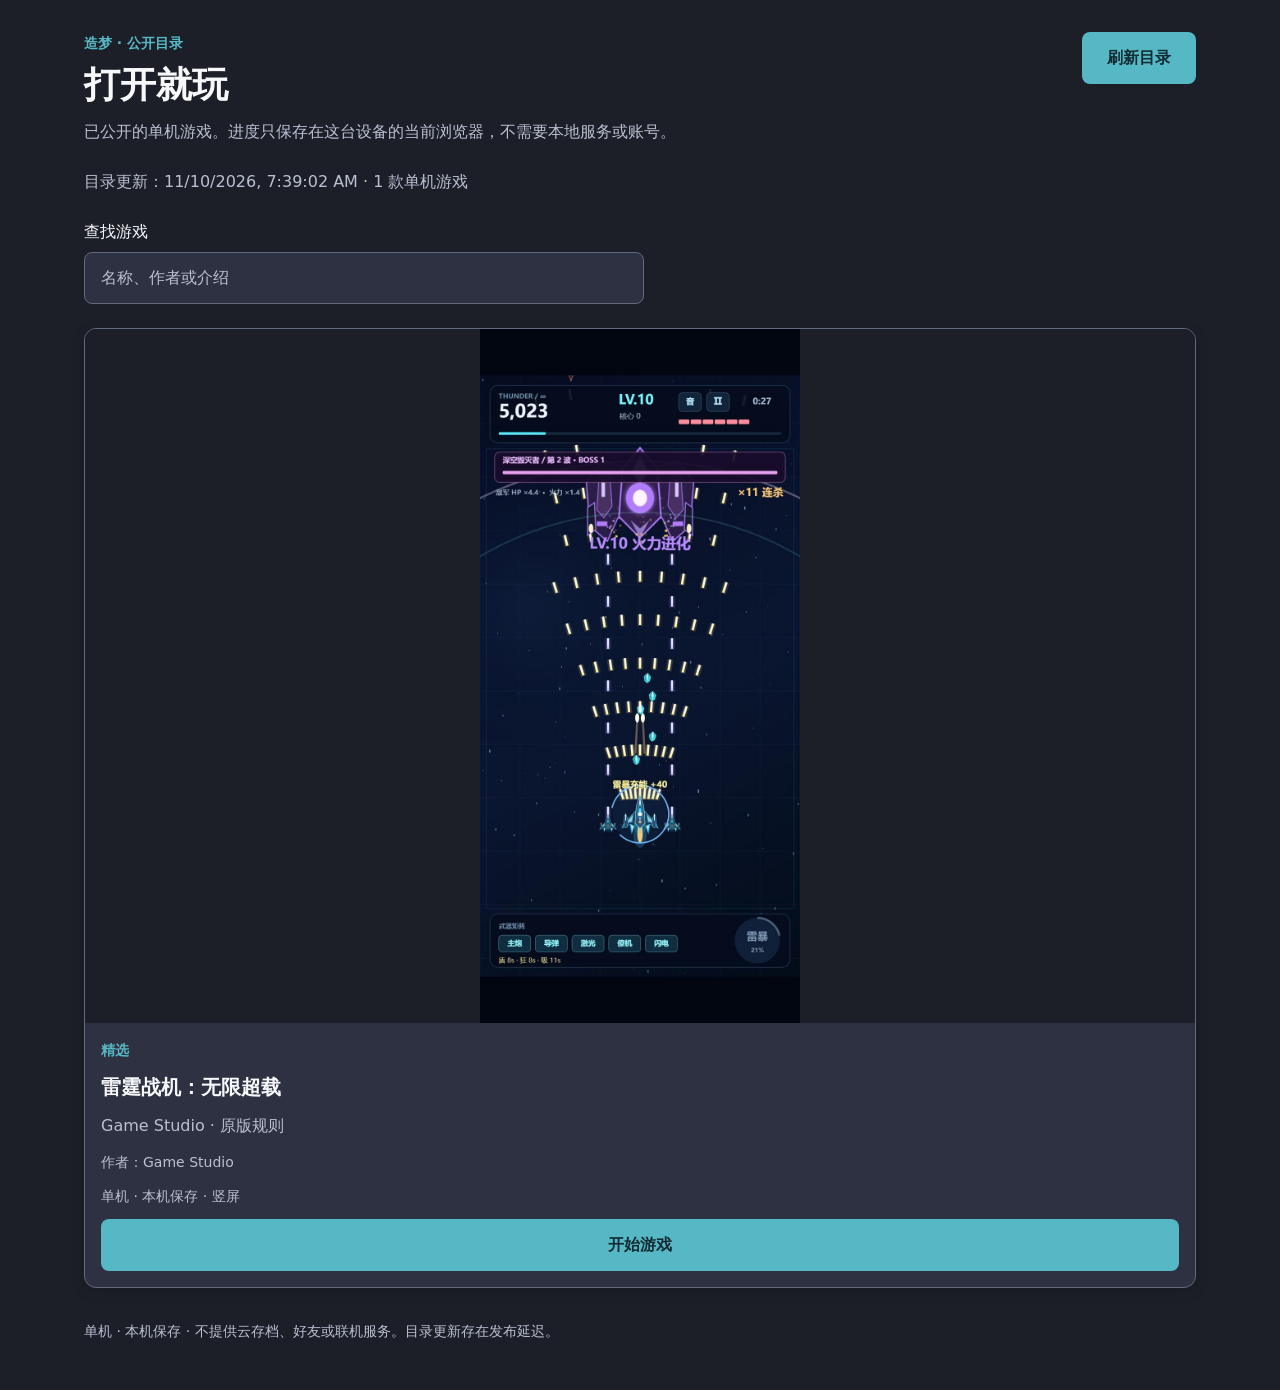
==== launcher/index.html @ 36a4917b "Synchronize public Pages launcher and catalog" ====
<!doctype html>
<html lang="zh-CN"><head><meta charset="utf-8"><meta name="viewport" content="width=device-width,initial-scale=1"><meta name="color-scheme" content="dark"><meta http-equiv="Content-Security-Policy" content="default-src 'self'; script-src 'self'; style-src 'self'; img-src 'self'; media-src 'self'; connect-src 'self'; object-src 'none'; base-uri 'self'; form-action 'none'"><title>造梦 · 公开游戏</title><link rel="stylesheet" href="./app.css"></head>
<body><main class="catalog-shell"><header class="page-header"><div><p class="eyebrow">造梦 · 公开目录</p><h1>打开就玩</h1><p class="description">已公开的单机游戏。进度只保存在这台设备的当前浏览器，不需要本地服务或账号。</p></div><button id="refresh" type="button">刷新目录</button></header>
<p id="catalogStatus" class="status" role="status" aria-live="polite">正在读取最新公开目录…</p><div class="search-row"><label for="search">查找游戏</label><input id="search" type="search" autocomplete="off" placeholder="名称、作者或介绍"></div>
<section aria-label="公开单机游戏"><div id="games" class="game-grid"></div><p id="empty" class="empty" hidden>当前没有可显示的游戏，请稍后刷新目录。</p></section><footer>单机 · 本机保存 · 不提供云存档、好友或联机服务。目录更新存在发布延迟。</footer></main><script type="module" src="./app.js"></script></body></html>
---- launcher/app.css ----
:root{color-scheme:dark;--background:#1C1F28;--surface:#2D3141;--surface-raised:#34394C;--text:#F7F8FA;--muted:#BAC0D0;--accent:#57B8C5;--on-accent:#122B34;--border:#626A80;--error:#FFB4AB;--space-1:4px;--space-2:8px;--space-3:12px;--space-4:16px;--space-5:24px;--space-6:32px;--space-7:48px;--radius-sm:8px;--radius-md:12px;--radius-lg:16px;--elevation-1:0 4px 14px #0002;--font-body:1rem;--font-small:.875rem;--font-title:clamp(1.75rem,5vw,2.25rem);--line-body:1.6}*{box-sizing:border-box}body{margin:0;background:var(--background);color:var(--text);font-family:system-ui,"Segoe UI","Microsoft YaHei",sans-serif;font-size:var(--font-body);line-height:var(--line-body)}button,input,a{font:inherit}button,.button{min-height:48px;min-width:48px;padding:var(--space-3) var(--space-5);border:1px solid transparent;border-radius:var(--radius-sm);background:var(--accent);color:var(--on-accent);font-weight:650;cursor:pointer;text-decoration:none;display:inline-flex;align-items:center;justify-content:center;text-align:center}button:hover,.button:hover{filter:brightness(1.06)}button:active,.button:active{filter:brightness(.95)}button:disabled{opacity:.6;cursor:wait}.button.secondary,button.secondary{background:var(--surface);color:var(--text);border-color:var(--border)}:is(button,a,input):focus-visible{outline:3px solid var(--accent);outline-offset:4px}input{width:100%;min-height:48px;border:1px solid var(--border);border-radius:var(--radius-sm);padding:var(--space-3) var(--space-4);background:var(--surface);color:var(--text)}input::placeholder{color:var(--muted)}h1,h2,p{margin:0}h1{font-size:var(--font-title);line-height:1.25}h2{font-size:1.25rem;line-height:1.4}a{color:var(--accent)}[hidden]{display:none!important}.catalog-shell{max-width:1160px;margin:auto;padding:var(--space-6) var(--space-5) var(--space-7)}.page-header{display:flex;align-items:flex-start;justify-content:space-between;gap:var(--space-5)}.page-header>div{max-width:720px}.eyebrow{color:var(--accent);font-size:var(--font-small);margin-bottom:var(--space-2);font-weight:650}.description{color:var(--muted);margin-top:var(--space-3)}.status{min-height:1.6em;color:var(--muted);margin:var(--space-5) 0;overflow-wrap:anywhere}.status.error{color:var(--error)}.search-row{display:grid;gap:var(--space-2);max-width:560px;margin-bottom:var(--space-5)}.game-grid{display:grid;grid-template-columns:repeat(auto-fit,minmax(min(100%,280px),1fr));gap:var(--space-5)}.game-card{overflow:hidden;border:1px solid var(--border);border-radius:var(--radius-md);background:var(--surface);box-shadow:var(--elevation-1);display:flex;flex-direction:column}.cover{width:100%;aspect-ratio:16/10;object-fit:contain;background:var(--background);display:block}.cover-placeholder{display:flex;align-items:center;justify-content:center;color:var(--muted)}.card-body{padding:var(--space-4);display:flex;flex-direction:column;gap:var(--space-3);flex:1}.card-pitch,.card-author,.card-note{color:var(--muted);overflow-wrap:anywhere}.card-note,.card-author{font-size:var(--font-small)}.card-badge{color:var(--accent);font-size:var(--font-small);font-weight:650}.game-card .button{margin-top:auto;width:100%}.empty{padding:var(--space-6) 0;color:var(--muted)}footer{margin-top:var(--space-6);font-size:var(--font-small);color:var(--muted)}.player-page{height:100dvh;display:flex;flex-direction:column;overflow:hidden}.player-toolbar{padding:var(--space-3) var(--space-4);display:flex;align-items:center;justify-content:space-between;gap:var(--space-3);background:var(--background);border-bottom:1px solid var(--border);flex-wrap:wrap}.player-title{font-size:1.125rem;line-height:1.4;max-width:100%;overflow-wrap:anywhere}.player-actions{display:flex;gap:var(--space-2);flex-wrap:wrap}.player-status{margin:0;padding:var(--space-2) var(--space-4);background:var(--surface);font-size:var(--font-small);color:var(--muted);overflow-wrap:anywhere}.player-status.error{color:var(--error)}.player-stage{min-height:0;flex:1;display:flex;align-items:center;justify-content:center;background:#000}.player-stage iframe{width:100%;height:100%;border:0;background:#000}.player-stage.portrait iframe{max-width:560px}.player-failure{padding:var(--space-5);max-width:640px}.player-failure p{margin-bottom:var(--space-4)}@media(max-width:600px){.catalog-shell{padding:var(--space-5) var(--space-4) var(--space-6)}.page-header{flex-direction:column}.page-header button{width:100%}.player-toolbar{padding:var(--space-2) var(--space-3)}.player-title{width:100%;font-size:1rem}.player-actions{width:100%;justify-content:space-between}.player-actions>*{flex:1;padding:var(--space-2) var(--space-3)}.player-status{font-size:.8125rem;padding:var(--space-2) var(--space-3)}}@media(prefers-reduced-motion:reduce){*,*::before,*::after{animation:none!important;transition:none!important;scroll-behavior:auto!important}}
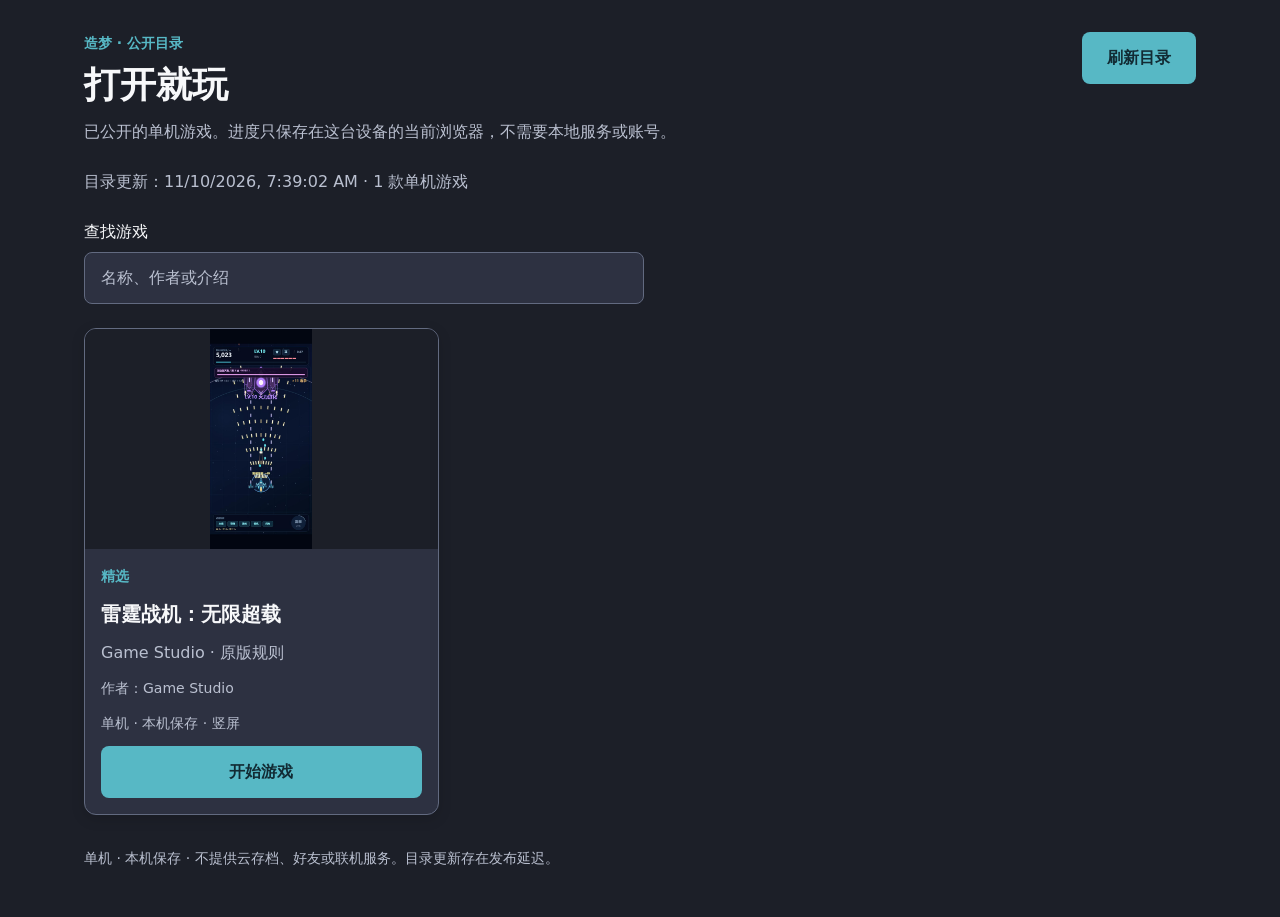
==== commit 08f40793: "Synchronize public Pages launcher and catalog" ====
--- a/launcher/index.html
+++ b/launcher/index.html
@@ -1,5 +1,5 @@
 <!doctype html>
-<html lang="zh-CN"><head><meta charset="utf-8"><meta name="viewport" content="width=device-width,initial-scale=1"><meta name="color-scheme" content="dark"><meta http-equiv="Content-Security-Policy" content="default-src 'self'; script-src 'self'; style-src 'self'; img-src 'self'; media-src 'self'; connect-src 'self'; object-src 'none'; base-uri 'self'; form-action 'none'"><title>造梦 · 公开游戏</title><link rel="stylesheet" href="./app.css"></head>
+<html lang="zh-CN"><head><meta charset="utf-8"><meta name="viewport" content="width=device-width,initial-scale=1"><meta name="color-scheme" content="dark"><meta http-equiv="Content-Security-Policy" content="default-src 'self'; script-src 'self'; style-src 'self'; img-src 'self'; media-src 'self'; connect-src 'self'; object-src 'none'; base-uri 'self'; form-action 'none'"><title>造梦 · 公开游戏</title><link rel="stylesheet" href="./app.css?v=b5e5158f960aa64f2cf5e97da707b28068195a6c3594c4fd3c3171abf8e89de8"></head>
 <body><main class="catalog-shell"><header class="page-header"><div><p class="eyebrow">造梦 · 公开目录</p><h1>打开就玩</h1><p class="description">已公开的单机游戏。进度只保存在这台设备的当前浏览器，不需要本地服务或账号。</p></div><button id="refresh" type="button">刷新目录</button></header>
 <p id="catalogStatus" class="status" role="status" aria-live="polite">正在读取最新公开目录…</p><div class="search-row"><label for="search">查找游戏</label><input id="search" type="search" autocomplete="off" placeholder="名称、作者或介绍"></div>
-<section aria-label="公开单机游戏"><div id="games" class="game-grid"></div><p id="empty" class="empty" hidden>当前没有可显示的游戏，请稍后刷新目录。</p></section><footer>单机 · 本机保存 · 不提供云存档、好友或联机服务。目录更新存在发布延迟。</footer></main><script type="module" src="./app.js"></script></body></html>
+<section aria-label="公开单机游戏"><div id="games" class="game-grid"></div><p id="empty" class="empty" hidden>当前没有可显示的游戏，请稍后刷新目录。</p></section><footer>单机 · 本机保存 · 不提供云存档、好友或联机服务。目录更新存在发布延迟。</footer></main><script type="module" src="./app.js?v=b5e5158f960aa64f2cf5e97da707b28068195a6c3594c4fd3c3171abf8e89de8"></script></body></html>
--- a/launcher/app.css
+++ b/launcher/app.css
@@ -1 +1 @@
-:root{color-scheme:dark;--background:#1C1F28;--surface:#2D3141;--surface-raised:#34394C;--text:#F7F8FA;--muted:#BAC0D0;--accent:#57B8C5;--on-accent:#122B34;--border:#626A80;--error:#FFB4AB;--space-1:4px;--space-2:8px;--space-3:12px;--space-4:16px;--space-5:24px;--space-6:32px;--space-7:48px;--radius-sm:8px;--radius-md:12px;--radius-lg:16px;--elevation-1:0 4px 14px #0002;--font-body:1rem;--font-small:.875rem;--font-title:clamp(1.75rem,5vw,2.25rem);--line-body:1.6}*{box-sizing:border-box}body{margin:0;background:var(--background);color:var(--text);font-family:system-ui,"Segoe UI","Microsoft YaHei",sans-serif;font-size:var(--font-body);line-height:var(--line-body)}button,input,a{font:inherit}button,.button{min-height:48px;min-width:48px;padding:var(--space-3) var(--space-5);border:1px solid transparent;border-radius:var(--radius-sm);background:var(--accent);color:var(--on-accent);font-weight:650;cursor:pointer;text-decoration:none;display:inline-flex;align-items:center;justify-content:center;text-align:center}button:hover,.button:hover{filter:brightness(1.06)}button:active,.button:active{filter:brightness(.95)}button:disabled{opacity:.6;cursor:wait}.button.secondary,button.secondary{background:var(--surface);color:var(--text);border-color:var(--border)}:is(button,a,input):focus-visible{outline:3px solid var(--accent);outline-offset:4px}input{width:100%;min-height:48px;border:1px solid var(--border);border-radius:var(--radius-sm);padding:var(--space-3) var(--space-4);background:var(--surface);color:var(--text)}input::placeholder{color:var(--muted)}h1,h2,p{margin:0}h1{font-size:var(--font-title);line-height:1.25}h2{font-size:1.25rem;line-height:1.4}a{color:var(--accent)}[hidden]{display:none!important}.catalog-shell{max-width:1160px;margin:auto;padding:var(--space-6) var(--space-5) var(--space-7)}.page-header{display:flex;align-items:flex-start;justify-content:space-between;gap:var(--space-5)}.page-header>div{max-width:720px}.eyebrow{color:var(--accent);font-size:var(--font-small);margin-bottom:var(--space-2);font-weight:650}.description{color:var(--muted);margin-top:var(--space-3)}.status{min-height:1.6em;color:var(--muted);margin:var(--space-5) 0;overflow-wrap:anywhere}.status.error{color:var(--error)}.search-row{display:grid;gap:var(--space-2);max-width:560px;margin-bottom:var(--space-5)}.game-grid{display:grid;grid-template-columns:repeat(auto-fit,minmax(min(100%,280px),1fr));gap:var(--space-5)}.game-card{overflow:hidden;border:1px solid var(--border);border-radius:var(--radius-md);background:var(--surface);box-shadow:var(--elevation-1);display:flex;flex-direction:column}.cover{width:100%;aspect-ratio:16/10;object-fit:contain;background:var(--background);display:block}.cover-placeholder{display:flex;align-items:center;justify-content:center;color:var(--muted)}.card-body{padding:var(--space-4);display:flex;flex-direction:column;gap:var(--space-3);flex:1}.card-pitch,.card-author,.card-note{color:var(--muted);overflow-wrap:anywhere}.card-note,.card-author{font-size:var(--font-small)}.card-badge{color:var(--accent);font-size:var(--font-small);font-weight:650}.game-card .button{margin-top:auto;width:100%}.empty{padding:var(--space-6) 0;color:var(--muted)}footer{margin-top:var(--space-6);font-size:var(--font-small);color:var(--muted)}.player-page{height:100dvh;display:flex;flex-direction:column;overflow:hidden}.player-toolbar{padding:var(--space-3) var(--space-4);display:flex;align-items:center;justify-content:space-between;gap:var(--space-3);background:var(--background);border-bottom:1px solid var(--border);flex-wrap:wrap}.player-title{font-size:1.125rem;line-height:1.4;max-width:100%;overflow-wrap:anywhere}.player-actions{display:flex;gap:var(--space-2);flex-wrap:wrap}.player-status{margin:0;padding:var(--space-2) var(--space-4);background:var(--surface);font-size:var(--font-small);color:var(--muted);overflow-wrap:anywhere}.player-status.error{color:var(--error)}.player-stage{min-height:0;flex:1;display:flex;align-items:center;justify-content:center;background:#000}.player-stage iframe{width:100%;height:100%;border:0;background:#000}.player-stage.portrait iframe{max-width:560px}.player-failure{padding:var(--space-5);max-width:640px}.player-failure p{margin-bottom:var(--space-4)}@media(max-width:600px){.catalog-shell{padding:var(--space-5) var(--space-4) var(--space-6)}.page-header{flex-direction:column}.page-header button{width:100%}.player-toolbar{padding:var(--space-2) var(--space-3)}.player-title{width:100%;font-size:1rem}.player-actions{width:100%;justify-content:space-between}.player-actions>*{flex:1;padding:var(--space-2) var(--space-3)}.player-status{font-size:.8125rem;padding:var(--space-2) var(--space-3)}}@media(prefers-reduced-motion:reduce){*,*::before,*::after{animation:none!important;transition:none!important;scroll-behavior:auto!important}}
+:root{color-scheme:dark;--background:#1C1F28;--surface:#2D3141;--surface-raised:#34394C;--text:#F7F8FA;--muted:#BAC0D0;--accent:#57B8C5;--on-accent:#122B34;--border:#626A80;--error:#FFB4AB;--space-1:4px;--space-2:8px;--space-3:12px;--space-4:16px;--space-5:24px;--space-6:32px;--space-7:48px;--radius-sm:8px;--radius-md:12px;--radius-lg:16px;--elevation-1:0 4px 14px #0002;--font-body:1rem;--font-small:.875rem;--font-title:clamp(1.75rem,5vw,2.25rem);--line-body:1.6}*{box-sizing:border-box}body{margin:0;background:var(--background);color:var(--text);font-family:system-ui,"Segoe UI","Microsoft YaHei",sans-serif;font-size:var(--font-body);line-height:var(--line-body)}button,input,a{font:inherit}button,.button{min-height:48px;min-width:48px;padding:var(--space-3) var(--space-5);border:1px solid transparent;border-radius:var(--radius-sm);background:var(--accent);color:var(--on-accent);font-weight:650;cursor:pointer;text-decoration:none;display:inline-flex;align-items:center;justify-content:center;text-align:center}button:hover,.button:hover{filter:brightness(1.06)}button:active,.button:active{filter:brightness(.95)}button:disabled{opacity:.6;cursor:wait}.button.secondary,button.secondary{background:var(--surface);color:var(--text);border-color:var(--border)}:is(button,a,input):focus-visible{outline:3px solid var(--accent);outline-offset:4px}input{width:100%;min-height:48px;border:1px solid var(--border);border-radius:var(--radius-sm);padding:var(--space-3) var(--space-4);background:var(--surface);color:var(--text)}input::placeholder{color:var(--muted)}h1,h2,p{margin:0}h1{font-size:var(--font-title);line-height:1.25}h2{font-size:1.25rem;line-height:1.4}a{color:var(--accent)}[hidden]{display:none!important}.catalog-shell{max-width:1160px;margin:auto;padding:var(--space-6) var(--space-5) var(--space-7)}.page-header{display:flex;align-items:flex-start;justify-content:space-between;gap:var(--space-5)}.page-header>div{max-width:720px}.eyebrow{color:var(--accent);font-size:var(--font-small);margin-bottom:var(--space-2);font-weight:650}.description{color:var(--muted);margin-top:var(--space-3)}.status{min-height:1.6em;color:var(--muted);margin:var(--space-5) 0;overflow-wrap:anywhere}.status.error{color:var(--error)}.search-row{display:grid;gap:var(--space-2);max-width:560px;margin-bottom:var(--space-5)}.game-grid{display:grid;grid-template-columns:repeat(auto-fill,minmax(min(100%,280px),1fr));gap:var(--space-5)}.game-card{overflow:hidden;border:1px solid var(--border);border-radius:var(--radius-md);background:var(--surface);box-shadow:var(--elevation-1);display:flex;flex-direction:column}.cover{width:100%;aspect-ratio:16/10;object-fit:contain;background:var(--background);display:block}.cover-placeholder{display:flex;align-items:center;justify-content:center;color:var(--muted)}.card-body{padding:var(--space-4);display:flex;flex-direction:column;gap:var(--space-3);flex:1}.card-pitch,.card-author,.card-note{color:var(--muted);overflow-wrap:anywhere}.card-note,.card-author{font-size:var(--font-small)}.card-badge{color:var(--accent);font-size:var(--font-small);font-weight:650}.game-card .button{margin-top:auto;width:100%}.empty{padding:var(--space-6) 0;color:var(--muted)}footer{margin-top:var(--space-6);font-size:var(--font-small);color:var(--muted)}.player-page{height:100dvh;display:flex;flex-direction:column;overflow:hidden}.player-toolbar{padding:var(--space-3) var(--space-4);display:flex;align-items:center;justify-content:space-between;gap:var(--space-3);background:var(--background);border-bottom:1px solid var(--border);flex-wrap:wrap}.player-title{font-size:1.125rem;line-height:1.4;max-width:100%;overflow-wrap:anywhere}.player-actions{display:flex;gap:var(--space-2);flex-wrap:wrap}.player-status{margin:0;padding:var(--space-2) var(--space-4);background:var(--surface);font-size:var(--font-small);color:var(--muted);overflow-wrap:anywhere}.player-status.error{color:var(--error)}.player-stage{min-height:0;flex:1;display:flex;align-items:center;justify-content:center;background:#000}.player-stage iframe{width:100%;height:100%;border:0;background:#000}.player-stage.portrait iframe{max-width:560px}.player-failure{padding:var(--space-5);max-width:640px}.player-failure p{margin-bottom:var(--space-4)}@media(max-width:600px){.catalog-shell{padding:var(--space-5) var(--space-4) var(--space-6)}.page-header{flex-direction:column}.page-header button{width:100%}.player-toolbar{padding:var(--space-2) var(--space-3)}.player-title{width:100%;font-size:1rem}.player-actions{width:100%;justify-content:space-between}.player-actions>*{flex:1;padding:var(--space-2) var(--space-3)}.player-status{font-size:.8125rem;padding:var(--space-2) var(--space-3)}}@media(prefers-reduced-motion:reduce){*,*::before,*::after{animation:none!important;transition:none!important;scroll-behavior:auto!important}}
